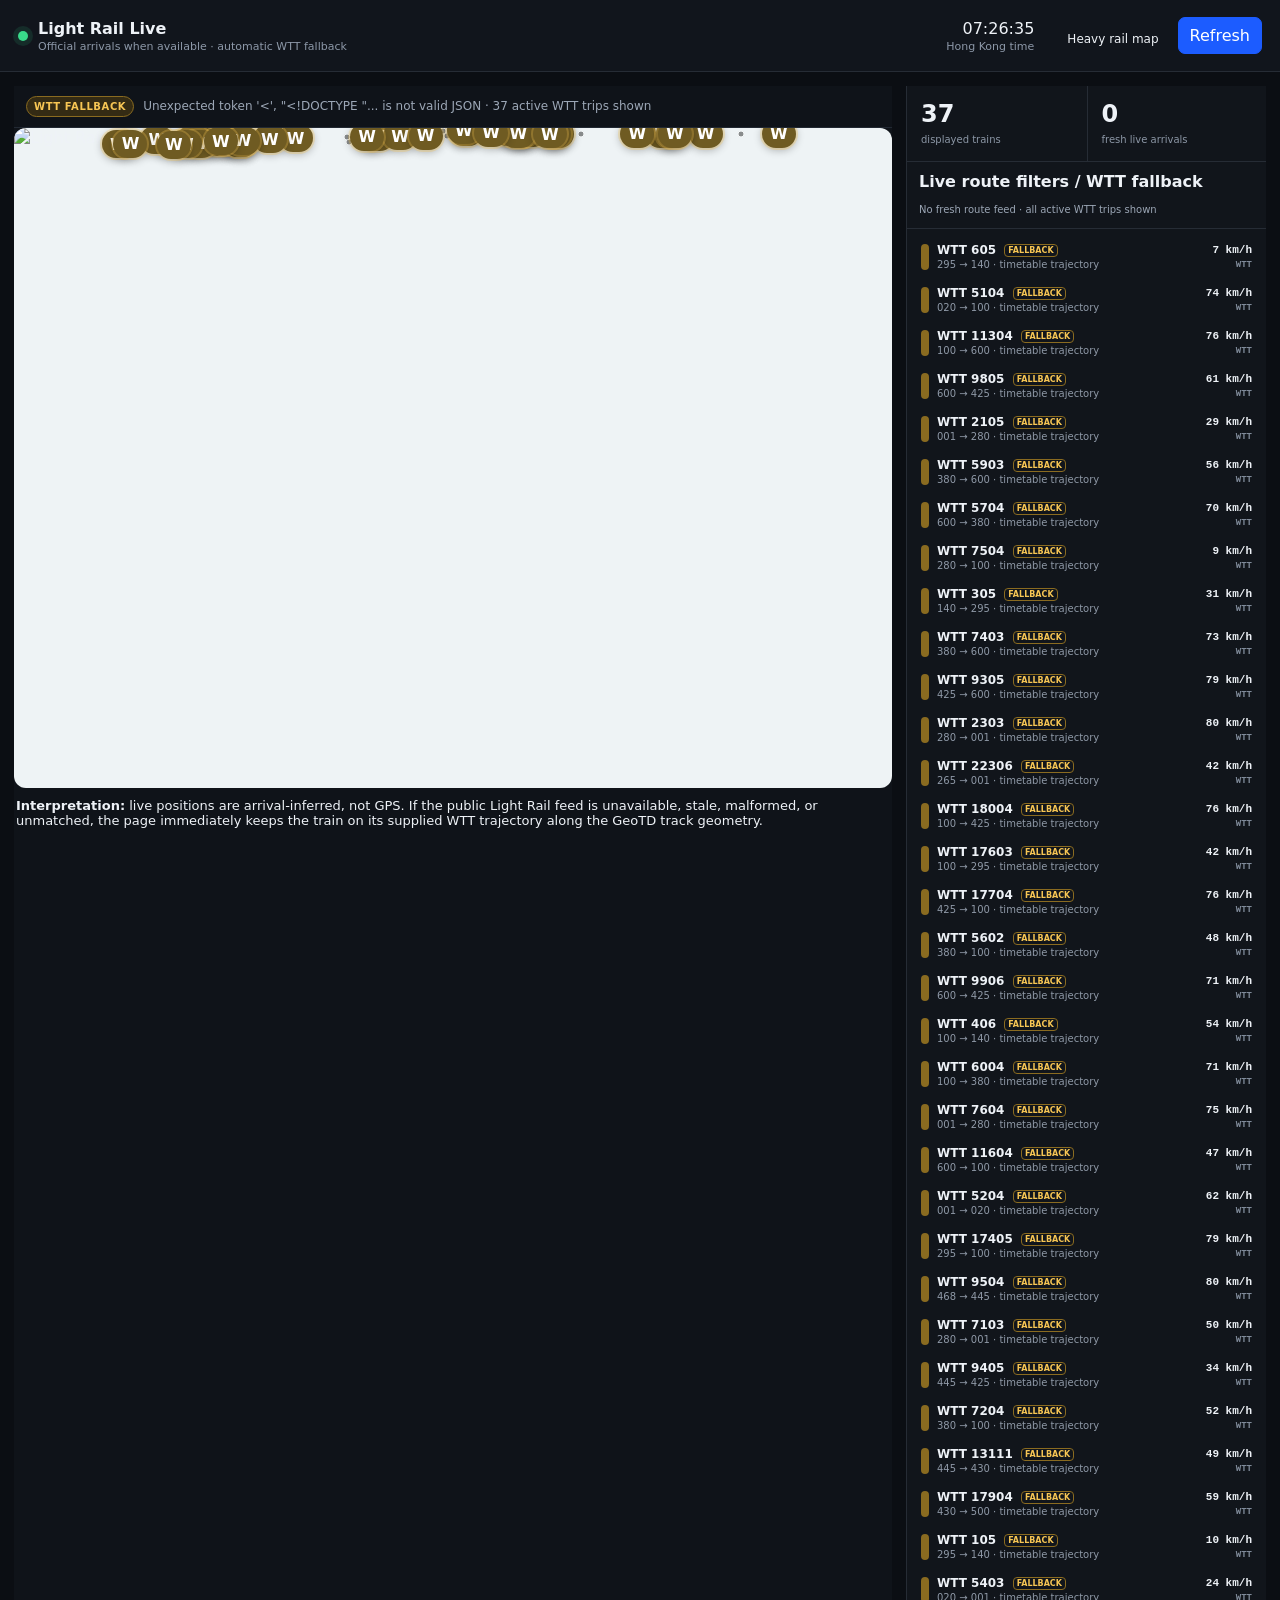
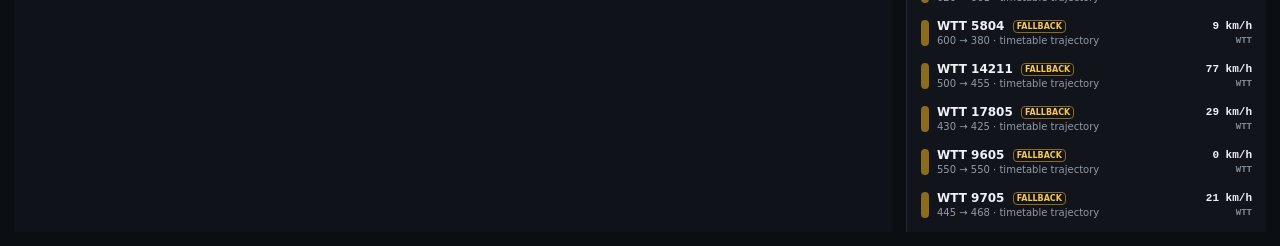
==== light_rail.html @ 43d91351 "Add files via upload" ====
<!doctype html><html lang="en"><head><meta charset="utf-8"><meta name="viewport" content="width=device-width,initial-scale=1"><title>Hong Kong Light Rail Live</title><link rel="stylesheet" href="styles.css"><link rel="stylesheet" href="light_rail.css"></head>
<body><div id="lrApp">
<header class="topbar"><div class="brand"><div class="pulse"></div><div><strong>Light Rail Live</strong><span>Official arrivals when available · automatic WTT fallback</span></div></div><div class="clockblock"><span id="lrClock">--:--:--</span><small>Hong Kong time</small></div><div class="controls"><a class="navbtn" href="index.html">Heavy rail map</a><button id="lrRefresh" class="primary">Refresh</button></div></header>
<main class="lr-layout"><section class="map-panel"><div class="statusrow"><div><span id="lrBadge" class="badge">CONNECTING</span><span id="lrStatus">Waiting for official Light Rail feed…</span></div></div><div id="lrViewport" class="lr-viewport"><div id="lrWorld"><img src="assets/light-rail-map.png" alt="Light Rail geographic track diagram"><div id="lrStops"></div><div id="lrTrains"></div></div></div><div class="lr-note"><strong>Interpretation:</strong> live positions are arrival-inferred, not GPS. If the public Light Rail feed is unavailable, stale, malformed, or unmatched, the page immediately keeps the train on its supplied WTT trajectory along the GeoTD track geometry.</div></section><aside class="sidebar"><div class="summary"><div><b id="lrTrainCount">0</b><span>displayed trains</span></div><div><b id="lrArrivalCount">0</b><span>fresh live arrivals</span></div></div><div class="filterHead"><strong>Live route filters / WTT fallback</strong><span id="lrUpdated"></span></div><div id="lrRouteFilters" class="lineFilters"></div><div id="lrList" class="trainList"></div></aside></main>
<div id="lrDetail" class="detail hidden"><button id="lrClose">×</button><div id="lrDetailBody"></div></div>
</div><script src="data.js"></script><script src="light_rail_data.js"></script><script src="light_rail.js"></script></body></html>
---- styles.css ----
*{box-sizing:border-box}html,body{margin:0;background:#0b0e13;color:#eef2f7;font-family:Inter,ui-sans-serif,system-ui,-apple-system,BlinkMacSystemFont,"Segoe UI",sans-serif;height:100%}button,select,input{font:inherit}.topbar{min-height:72px;display:flex;align-items:center;gap:22px;padding:12px 18px;border-bottom:1px solid #262c35;background:#11151c}.brand{display:flex;align-items:center;gap:10px;min-width:220px}.brand strong{display:block;font-size:16px}.brand span,.clockblock small{display:block;color:#8d98a8;font-size:11px;margin-top:2px}.pulse{width:10px;height:10px;border-radius:50%;background:#39d98a;box-shadow:0 0 0 5px #39d98a1d}.clockblock{margin-left:auto;text-align:right}.clockblock #clock{font:700 20px ui-monospace,SFMono-Regular,Menlo,monospace}.controls{display:flex;align-items:end;gap:8px}.controls label{font-size:10px;color:#8994a4}.controls select{display:block;margin-top:3px;background:#171c24;border:1px solid #303845;color:#eef2f7;border-radius:7px;padding:7px 28px 7px 9px}.controls button,.map-actions button,.filterHead button{border:1px solid #303845;background:#171c24;color:#dbe2ea;border-radius:7px;padding:8px 11px;cursor:pointer}.controls .primary{background:#1c5cff;border-color:#1c5cff;color:white}.layout{display:grid;grid-template-columns:minmax(0,1fr) 330px;height:calc(100vh - 72px)}.map-panel{min-width:0;display:flex;flex-direction:column;position:relative;background:#0f1319}.statusrow{min-height:42px;display:flex;align-items:center;justify-content:space-between;padding:7px 12px;border-bottom:1px solid #222933;font-size:12px;color:#9ca7b6}.badge{display:inline-block;font-size:10px;font-weight:800;letter-spacing:.06em;color:#f7c654;border:1px solid #8a6b20;background:#342b14;padding:4px 7px;border-radius:999px;margin-right:9px}.map-actions{display:flex;gap:5px}.map-actions button{padding:4px 9px}.map-viewport{position:relative;flex:1;overflow:hidden;cursor:grab;background:#d9dde0;min-height:300px}.map-viewport.dragging{cursor:grabbing}.map-world{position:absolute;left:0;top:0;transform-origin:0 0;width:100%;will-change:transform}.map-world img{display:block;width:100%;height:auto;user-select:none;pointer-events:none}.markers{position:absolute;inset:0;pointer-events:none}.train-marker{appearance:none;padding:0;position:absolute;width:11px;height:11px;margin:-5.5px 0 0 -5.5px;border-radius:50%;border:2px solid #10141a;box-shadow:0 0 0 1px rgba(255,255,255,.8),0 1px 5px #0008;pointer-events:auto;cursor:pointer;transition:left .8s linear,top .8s linear}.train-marker.selected{width:16px;height:16px;margin:-8px 0 0 -8px;border-width:3px;z-index:5}.timeline{padding:8px 14px;background:#11161d;border-top:1px solid #252c35}.timeline input{width:100%;accent-color:#4a83ff}.timeline div{display:flex;justify-content:space-between;color:#778394;font-size:10px}.timeline strong{color:#f0f4f8;font:700 13px ui-monospace,monospace}.legend{display:flex;gap:5px;overflow-x:auto;padding:7px 10px;border-top:1px solid #222933;background:#0e1218}.legend span{white-space:nowrap;border:1px solid #303744;border-radius:999px;padding:3px 7px;font-size:10px;color:#bac3cf}.legend i{display:inline-block;width:7px;height:7px;border-radius:50%;margin-right:5px}.sidebar{border-left:1px solid #262c35;background:#11151b;overflow:auto}.summary{display:grid;grid-template-columns:1fr 1fr;border-bottom:1px solid #262c35}.summary div{padding:14px}.summary div+div{border-left:1px solid #262c35}.summary b{display:block;font-size:24px}.summary span{font-size:10px;color:#8c97a6}.warning{display:none;margin:10px;padding:9px 10px;border-radius:8px;border:1px solid #594d25;background:#2b2616;color:#e6cd7d;font-size:11px;line-height:1.4}.warning.show{display:block}.filterHead{display:flex;justify-content:space-between;align-items:center;padding:10px 12px 4px}.filterHead button{padding:3px 8px;font-size:10px}.lineFilters{display:flex;flex-wrap:wrap;gap:5px;padding:5px 10px 9px;border-bottom:1px solid #262c35}.lineFilters label{display:flex;align-items:center;gap:5px;font-size:10px;padding:4px 6px;border:1px solid #303744;border-radius:999px;cursor:pointer}.lineFilters input{accent-color:#4a83ff}.search{display:block;padding:10px 12px;border-bottom:1px solid #262c35;font-size:10px;color:#8e99a7}.search input{display:block;width:100%;margin-top:5px;background:#0d1117;border:1px solid #303845;color:white;border-radius:7px;padding:8px}.trainList{padding:6px}.trainRow{display:grid;grid-template-columns:8px 1fr auto;gap:8px;align-items:center;padding:8px;border-radius:7px;cursor:pointer}.trainRow:hover{background:#1a2029}.trainRow i{width:8px;height:26px;border-radius:4px}.trainRow b{display:block;font-size:12px}.trainRow span{display:block;color:#8f99a7;font-size:10px;margin-top:2px}.trainRow time{font:600 11px ui-monospace,monospace;color:#c8d0da}.empty{padding:30px 12px;text-align:center;color:#687484;font-size:12px}.detail{position:fixed;right:350px;top:88px;width:310px;background:#171c24;border:1px solid #36404e;border-radius:12px;box-shadow:0 18px 60px #0008;padding:14px;z-index:20}.detail.hidden{display:none}.detail>button{position:absolute;right:8px;top:7px;background:none;border:0;color:#9aa5b4;font-size:20px;cursor:pointer}.detail h2{font-size:16px;margin:0 26px 3px 0}.detail .sub{font-size:11px;color:#8d98a7;margin-bottom:12px}.detail dl{display:grid;grid-template-columns:90px 1fr;gap:7px;font-size:11px}.detail dt{color:#7f8a99}.detail dd{margin:0}.progressbar{height:5px;background:#303744;border-radius:9px;overflow:hidden;margin:12px 0}.progressbar i{display:block;height:100%;background:#5d8fff}.source{font-size:10px;color:#758191;line-height:1.4;border-top:1px solid #2b323c;padding-top:10px;margin-top:10px}@media(max-width:900px){.layout{grid-template-columns:1fr;height:auto}.map-panel{height:70vh}.sidebar{border-left:0;border-top:1px solid #262c35;max-height:none}.topbar{flex-wrap:wrap}.clockblock{margin-left:auto}.controls{width:100%;overflow-x:auto}.detail{right:12px;left:12px;top:120px;width:auto}.brand{min-width:auto}}.trainRow time{display:flex;flex-direction:column;align-items:flex-end;gap:2px}.trainRow time b{font-size:11px;color:#eef2f7}.trainRow time span{font-size:9px;color:#7f8a99}.speed-bubble{display:none;position:absolute;left:13px;top:-9px;white-space:nowrap;background:#10151dcc;border:1px solid #ffffff55;color:white;border-radius:5px;padding:2px 4px;font:700 9px ui-monospace,monospace;pointer-events:none}.train-marker.selected .speed-bubble{display:block}@media(hover:hover){.train-marker:hover .speed-bubble{display:block}}.speedHero{display:flex;align-items:center;gap:7px;margin:6px 0 12px}.speedHero>b{font:800 34px ui-monospace,monospace;line-height:1}.speedHero>span{font-size:12px;color:#aeb8c4;line-height:1.1}.speedHero small{color:#7f8b9b;text-transform:capitalize}.modelWarn{margin:9px 0;padding:7px 8px;border:1px solid #6c5524;background:#302816;color:#e5ca78;border-radius:7px;font-size:10px;line-height:1.35}

.ops-pill{display:inline-flex;align-items:center;gap:6px;margin-left:8px;padding:3px 7px;border:1px solid #9a3f3f;border-radius:999px;background:#35191b;color:#ffd6d6;text-decoration:none;vertical-align:middle}.ops-pill strong{font-size:10px;letter-spacing:.02em}.ops-pill span{font-size:9px;color:#e5a6aa}.ops-pill:hover{border-color:#db6a6a;background:#421d20}.trainRow time em{font-style:normal;color:#ff9898;font-weight:800}.delayText{color:#ff9898}.source a{color:#8eb4ff;text-decoration:none}.source a:hover{text-decoration:underline}

.badge.live{color:#b9ffe1;border-color:#2b9d6c;background:#123227}.ops-pill.ok{border-color:#2f8f68;background:#143326;color:#c8ffe8}.ops-pill.ok span{color:#86d9b2}.ops-pill.neutral{border-color:#4d5b6d;background:#1a2028;color:#d5dde8}.ops-pill.neutral span{color:#8996a8}.train-marker.live-train{box-shadow:0 0 0 2px rgba(255,255,255,.95),0 0 0 5px rgba(57,217,138,.32),0 1px 7px #000b}.trainRow.liveRow{background:#14221d}.trainRow.liveRow:hover{background:#193027}.trainRow b em{font-style:normal;font-size:8px;color:#70e3ad;border:1px solid #317a59;border-radius:4px;padding:1px 3px;margin-left:4px;vertical-align:1px}.liveText{color:#70e3ad}

.navbtn{display:inline-flex;align-items:center;text-decoration:none;color:inherit;border:1px solid var(--border);border-radius:8px;padding:9px 12px;background:var(--card)}
.trainRow em{font-style:normal;font-size:10px;border:1px solid currentColor;border-radius:999px;padding:1px 5px;margin-left:4px}
.wttTag{color:#f7c654!important;border-color:#8a6b20!important}.wttText{color:#f7c654}.train-marker:not(.live-train) .speed-bubble{max-width:120px}

/* v9 operations + inspector */
.sideTabs{display:grid;grid-template-columns:1fr 1fr;border-bottom:1px solid #262c35}.sideTabs button{border:0;border-bottom:2px solid transparent;background:#10151b;color:#8490a0;padding:10px;cursor:pointer;font-weight:700}.sideTabs button.active{color:#eef2f7;border-bottom-color:#4a83ff;background:#151b23}.hidden{display:none!important}.opsHead{display:flex;justify-content:space-between;gap:8px;padding:11px 12px;border-bottom:1px solid #262c35}.opsHead span{color:#7f8b9b;font-size:9px;text-align:right}.opsCards{display:grid;grid-template-columns:1fr 1fr;gap:7px;padding:10px}.metricCard{background:#171d25;border:1px solid #2c3541;border-radius:9px;padding:9px}.metricCard b{display:block;font:800 19px ui-monospace,monospace}.metricCard span{font-size:9px;color:#8793a2}.opsAlerts{padding:0 10px 8px}.opsAlert{padding:7px 8px;border:1px solid #614d26;background:#282315;border-radius:7px;color:#e2c779;font-size:10px;margin-bottom:5px;line-height:1.35}.opsAlert.bad{border-color:#71383d;background:#2d191b;color:#ffb6bd}.opsAlert.ok{border-color:#2e614e;background:#14241e;color:#9ce0bf}.opsTableWrap{overflow:auto;border-top:1px solid #262c35}.opsTable{width:100%;border-collapse:collapse;font-size:10px}.opsTable th,.opsTable td{text-align:left;padding:7px 6px;border-bottom:1px solid #232a33;white-space:nowrap}.opsTable th{color:#7f8b9b;font-weight:600;position:sticky;top:0;background:#11151b}.opsTable td b{font-size:10px}.sourceChip{display:inline-block;padding:2px 5px;border-radius:999px;border:1px solid #485260;color:#aeb9c8;font-size:8px}.sourceChip.tms{border-color:#2e8a65;color:#7ae0ad}.sourceChip.eta{border-color:#426fae;color:#92baff}.sourceChip.wtt{border-color:#8a6b20;color:#f7c654}.trendUp{color:#ff9da5}.trendDown{color:#87ddb3}.trendFlat{color:#9ba6b4}.opsFoot{font-size:9px;color:#697687;line-height:1.35;padding:9px 10px}.detail-wide{width:min(620px,calc(100vw - 380px));max-height:calc(100vh - 112px);overflow:auto}.detailGrid{display:grid;grid-template-columns:1fr 1fr;gap:10px}.detailCard{border:1px solid #2e3742;border-radius:9px;padding:9px;background:#12171e}.detailCard h3{font-size:10px;text-transform:uppercase;letter-spacing:.06em;color:#7f8b9a;margin:0 0 7px}.detailCard dl{margin:0}.nextStops{width:100%;border-collapse:collapse;font-size:10px}.nextStops th,.nextStops td{padding:5px 4px;border-bottom:1px solid #252d37;text-align:left}.nextStops th{color:#748091;font-weight:600}.delayLate{color:#ff9ca4}.delayEarly{color:#8eddb7}.delayOn{color:#b8c2cf}.confidence{display:inline-block;border:1px solid #465260;border-radius:999px;padding:2px 6px;font-size:8px;margin-left:5px}.miniChart{width:100%;height:auto;display:block;background:#0e1319;border:1px solid #29323d;border-radius:7px;margin-top:6px}.chartLabel{fill:#7f8b99;font:9px ui-monospace,monospace}.chartGrid{stroke:#28313b;stroke-width:1}.chartLimit{stroke:#d6a84c;stroke-width:1.3;stroke-dasharray:4 3;fill:none}.chartSpeed{fill:none;stroke-width:2}.chartCurrent{stroke:#fff;stroke-width:1;stroke-dasharray:2 2}.stationTick{stroke:#566372;stroke-width:1}.headwayBox{display:grid;grid-template-columns:1fr 1fr;gap:6px}.headwayBox div{background:#0f141a;border:1px solid #29323b;border-radius:7px;padding:7px}.headwayBox b{display:block;font:700 13px ui-monospace,monospace}.headwayBox span{font-size:9px;color:#7f8b99}.statusState{font-weight:800;text-transform:uppercase}.replayNotice{color:#d9bb67;font-weight:700}.detail .source{word-break:normal}.stationCount{color:#8c98a7;font-size:9px}.tripFlags{display:flex;gap:5px;flex-wrap:wrap;margin:6px 0}.tripFlags span{font-size:8px;border:1px solid #3b4654;border-radius:999px;padding:2px 6px;color:#aeb9c6}.detail .sub{line-height:1.45}.navbtn{border-color:#303845;background:#171c24}.controls .navbtn{font-size:12px;padding:8px 11px}.ops-pill{max-width:310px}.ops-pill span{overflow:hidden;text-overflow:ellipsis;white-space:nowrap;max-width:190px}@media(max-width:1100px){.detail-wide{right:342px;width:440px}.detailGrid{grid-template-columns:1fr}}@media(max-width:900px){.detail-wide{right:12px;left:12px;width:auto;max-height:70vh}.opsTable{min-width:315px}}

/* v9.2 live-feed diagnostics: allow useful status text without hiding the reason. */
@media(min-width:901px){.ops-pill{max-width:430px}.ops-pill span{max-width:295px}}

/* GeoTD adaptive high-resolution map layer */
.map-actions{align-items:center}
.map-res{font:700 9px ui-monospace,SFMono-Regular,Menlo,monospace;letter-spacing:.04em;color:#aeb8c5;border:1px solid #303845;background:#171c24;border-radius:999px;padding:4px 7px;white-space:nowrap}
.map-source-link{display:inline-flex;align-items:center;text-decoration:none;border:1px solid #303845;background:#171c24;color:#dbe2ea;border-radius:7px;padding:4px 9px;font-size:11px;white-space:nowrap}
.map-source-link:hover{border-color:#586579;color:#fff}
#mapImage{image-rendering:auto}
---- light_rail.css ----
#lrApp{min-height:100vh}.navbtn{display:inline-flex;align-items:center;text-decoration:none;color:inherit;border:1px solid var(--border);border-radius:8px;padding:9px 12px;background:var(--card)}.lr-layout{display:grid;grid-template-columns:minmax(0,1fr) 360px;gap:14px;padding:14px}.lr-viewport{position:relative;overflow:hidden;border-radius:12px;background:#eef3f5;min-height:660px}.lr-viewport img{display:block;width:100%;height:auto}.lr-viewport #lrWorld{position:relative;width:100%}.lr-viewport #lrStops,.lr-viewport #lrTrains{position:absolute;inset:0;pointer-events:none}.lr-stop{position:absolute;width:7px;height:7px;border-radius:50%;transform:translate(-50%,-50%);background:#111;border:1px solid white;opacity:.45}.lr-train{position:absolute;transform:translate(-50%,-50%);pointer-events:auto;border:0;border-radius:999px;min-width:34px;height:28px;padding:0 7px;font-weight:800;background:#d6a400;color:#111;box-shadow:0 0 0 3px rgba(214,164,0,.25),0 2px 8px rgba(0,0,0,.3);cursor:pointer}.lr-train.high{box-shadow:0 0 0 3px rgba(31,157,85,.35),0 2px 8px rgba(0,0,0,.3)}.lr-train.medium{box-shadow:0 0 0 3px rgba(214,164,0,.35),0 2px 8px rgba(0,0,0,.3)}.lr-note{padding:10px 2px;color:var(--muted);font-size:13px}.lr-route-pill{display:inline-flex;align-items:center;gap:6px;margin:3px 5px 3px 0;padding:5px 8px;border-radius:999px;border:1px solid var(--border);font-size:12px}.lr-route-pill input{margin:0}@media(max-width:900px){.lr-layout{grid-template-columns:1fr}.lr-viewport{min-height:420px}}
.lr-train.wtt{background:#6f5b22;color:#fff;box-shadow:0 0 0 2px rgba(247,198,84,.30),0 2px 8px rgba(0,0,0,.3)}.wtt-filter-note{font-size:10px;color:#9ba6b5;padding:4px 2px}.lr-note .wttText{color:#f7c654}
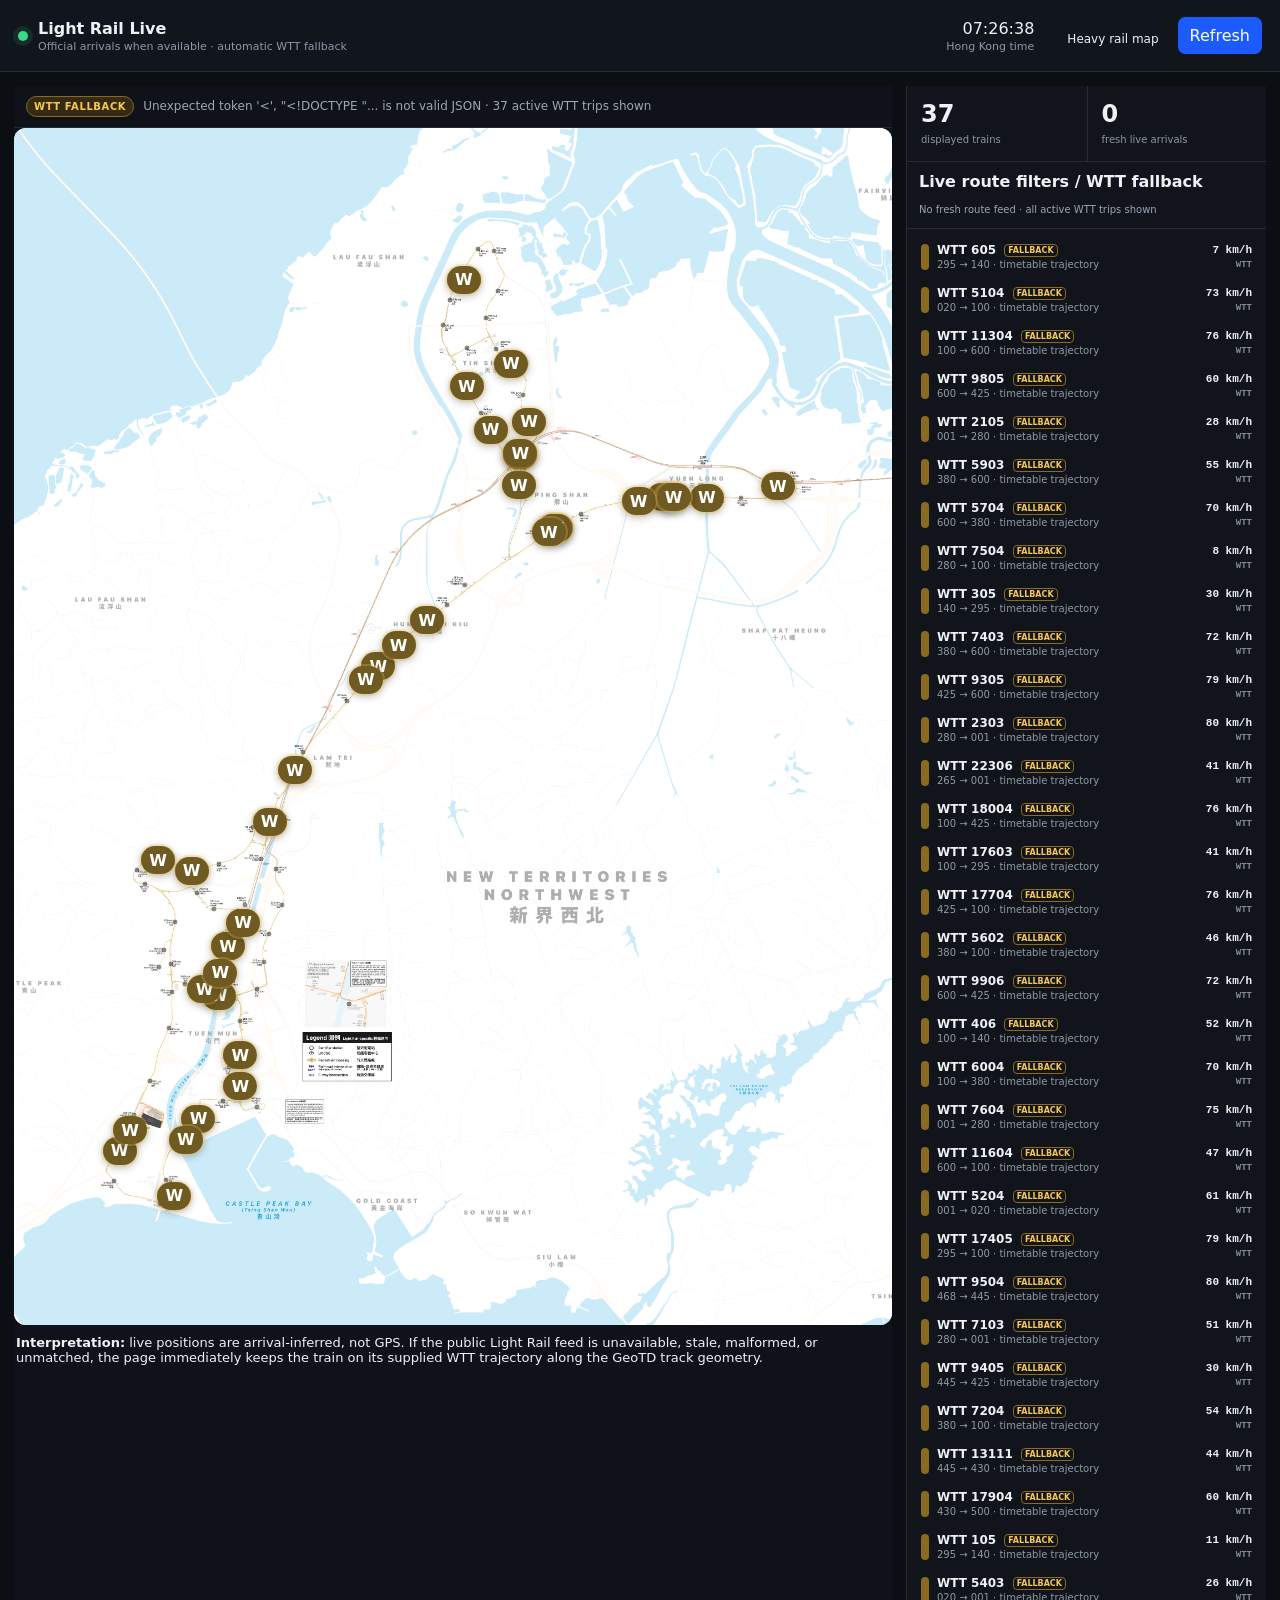
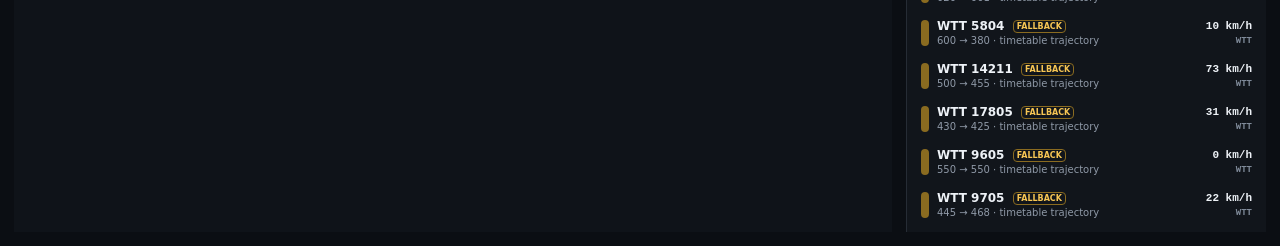
==== commit aba960dd: "Initial MTR live train map deployment" ====
--- a/light_rail.html
+++ b/light_rail.html
@@ -3,4 +3,4 @@
 <header class="topbar"><div class="brand"><div class="pulse"></div><div><strong>Light Rail Live</strong><span>Official arrivals when available · automatic WTT fallback</span></div></div><div class="clockblock"><span id="lrClock">--:--:--</span><small>Hong Kong time</small></div><div class="controls"><a class="navbtn" href="index.html">Heavy rail map</a><button id="lrRefresh" class="primary">Refresh</button></div></header>
 <main class="lr-layout"><section class="map-panel"><div class="statusrow"><div><span id="lrBadge" class="badge">CONNECTING</span><span id="lrStatus">Waiting for official Light Rail feed…</span></div></div><div id="lrViewport" class="lr-viewport"><div id="lrWorld"><img src="assets/light-rail-map.png" alt="Light Rail geographic track diagram"><div id="lrStops"></div><div id="lrTrains"></div></div></div><div class="lr-note"><strong>Interpretation:</strong> live positions are arrival-inferred, not GPS. If the public Light Rail feed is unavailable, stale, malformed, or unmatched, the page immediately keeps the train on its supplied WTT trajectory along the GeoTD track geometry.</div></section><aside class="sidebar"><div class="summary"><div><b id="lrTrainCount">0</b><span>displayed trains</span></div><div><b id="lrArrivalCount">0</b><span>fresh live arrivals</span></div></div><div class="filterHead"><strong>Live route filters / WTT fallback</strong><span id="lrUpdated"></span></div><div id="lrRouteFilters" class="lineFilters"></div><div id="lrList" class="trainList"></div></aside></main>
 <div id="lrDetail" class="detail hidden"><button id="lrClose">×</button><div id="lrDetailBody"></div></div>
-</div><script src="data.js"></script><script src="light_rail_data.js"></script><script src="light_rail.js"></script></body></html>
+</div><script src="config.js"></script><script src="data.js"></script><script src="light_rail_data.js"></script><script src="light_rail.js"></script></body></html>
--- a/styles.css
+++ b/styles.css
@@ -20,3 +20,6 @@
 .map-source-link{display:inline-flex;align-items:center;text-decoration:none;border:1px solid #303845;background:#171c24;color:#dbe2ea;border-radius:7px;padding:4px 9px;font-size:11px;white-space:nowrap}
 .map-source-link:hover{border-color:#586579;color:#fff}
 #mapImage{image-rendering:auto}
+
+/* v10 second-accurate station board + historical delay prediction */
+.boardControls{display:grid;grid-template-columns:1fr 1fr;gap:8px;padding:10px 12px;border-bottom:1px solid #262c35}.boardControls label{font-size:10px;color:#8d98a8}.boardControls label:first-child{grid-column:1/-1}.boardControls select{display:block;width:100%;margin-top:4px;background:#0d1117;border:1px solid #303845;color:#eef2f7;border-radius:7px;padding:8px}.boardClock{display:flex;align-items:center;justify-content:space-between;padding:12px;border-bottom:1px solid #262c35}.boardClock strong{display:block;font-size:15px}.boardClock span{display:block;color:#8793a3;font-size:10px;margin-top:2px}.boardClock time{font:800 18px ui-monospace,SFMono-Regular,Menlo,monospace;color:#f6f8fb}.predictionSummary{padding:8px 12px;border-bottom:1px solid #262c35;font-size:10px;color:#9ba6b5;line-height:1.5}.predictionSummary b{color:#eef2f7}.departureHead{display:grid;grid-template-columns:1fr 105px;gap:8px;padding:7px 12px;color:#667383;text-transform:uppercase;letter-spacing:.06em;font-size:9px;border-bottom:1px solid #262c35}.departureHead span:last-child{text-align:right}.departureBoard{padding:5px}.departureRow{display:grid;grid-template-columns:7px minmax(0,1fr) 105px;gap:8px;align-items:center;padding:9px 7px;border-radius:8px;cursor:pointer;border:1px solid transparent}.departureRow:hover{background:#1a2029;border-color:#2c3440}.departureRow .lineBar{width:7px;height:38px;border-radius:4px}.departureRow .dest{min-width:0}.departureRow .dest b{display:flex;gap:6px;align-items:center;font-size:12px;white-space:nowrap;overflow:hidden;text-overflow:ellipsis}.departureRow .dest span{display:block;color:#8591a1;font-size:10px;margin-top:3px;white-space:nowrap;overflow:hidden;text-overflow:ellipsis}.departureRow .eta{text-align:right;font-family:ui-monospace,SFMono-Regular,Menlo,monospace}.departureRow .eta b{display:block;font-size:14px}.departureRow .eta span{display:block;font-size:10px;color:#909cab;margin-top:2px}.sourceTag{display:inline-block;font:800 8px ui-sans-serif,system-ui;padding:2px 4px;border-radius:4px;letter-spacing:.04em}.sourceTag.live{color:#8ef1be;background:#153729;border:1px solid #2e7354}.sourceTag.pred{color:#9fc0ff;background:#172a4b;border:1px solid #355b99}.sourceTag.wtt{color:#d2b76f;background:#302817;border:1px solid #65552b}.boardFoot{font-size:9px;line-height:1.45;color:#697585;padding:9px 12px;border-top:1px solid #262c35}.countdownSoon{color:#66e3a5}.countdownNow{color:#ffd16a}.countdownLate{color:#ff8e8e}.forecastCard{display:grid;grid-template-columns:repeat(4,1fr);gap:6px;margin-top:8px}.forecastCard div{padding:7px;background:#10151c;border:1px solid #2a323e;border-radius:7px;text-align:center}.forecastCard b{display:block;font:700 12px ui-monospace,monospace}.forecastCard span{display:block;font-size:9px;color:#778393;margin-top:2px}.predictHigh{color:#70e5aa}.predictMedium{color:#f1cf72}.predictLow{color:#a1acbb}.sideTabs{grid-template-columns:repeat(3,1fr)!important}.opsTable th,.opsTable td{white-space:nowrap}.opsTableWrap{overflow-x:auto}
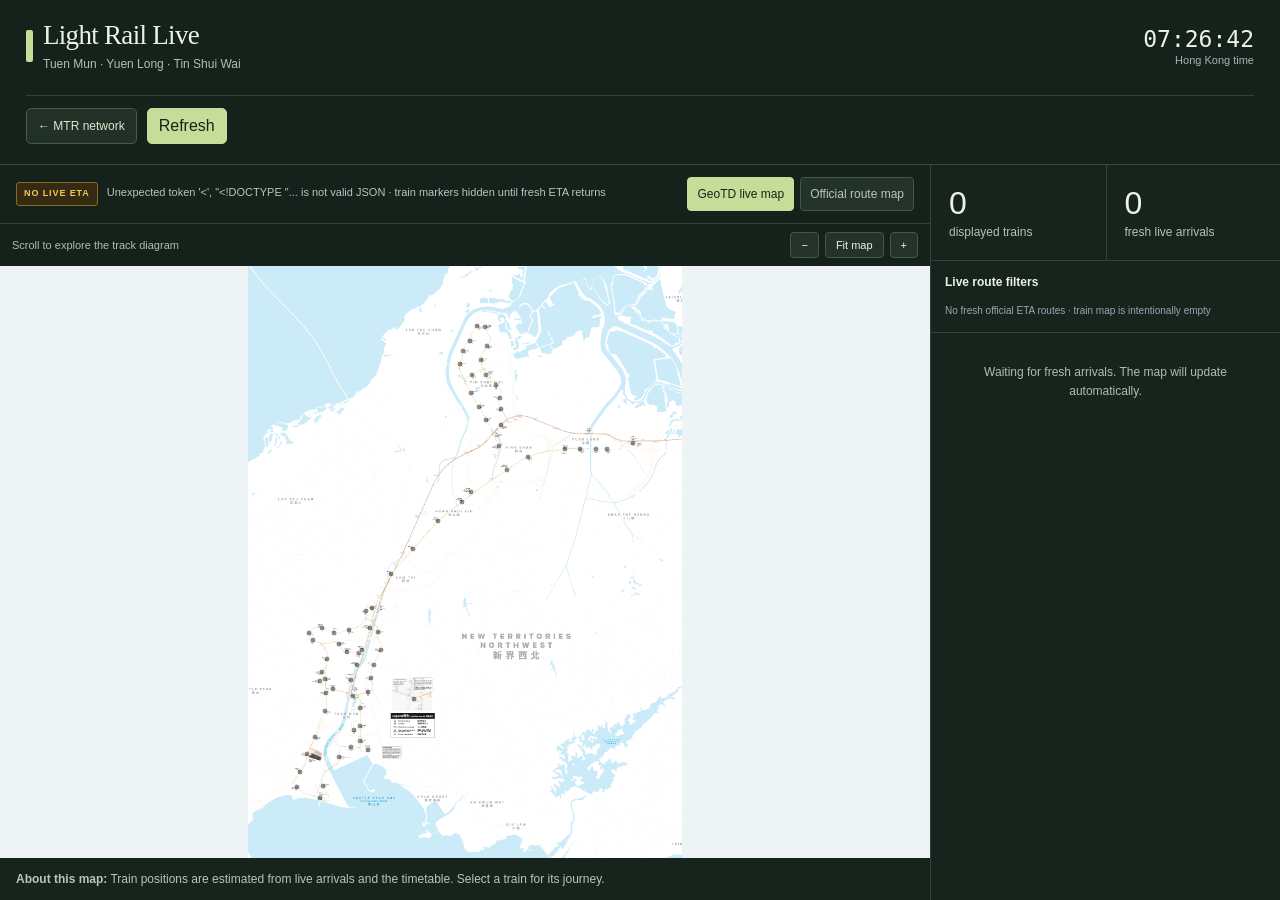
==== commit 1fbd3f69: "Update to v13.3: Light Rail schedules, V12/V13 features, QA reports, and webp map assets" ====
--- a/light_rail.html
+++ b/light_rail.html
@@ -1,6 +1,6 @@
-<!doctype html><html lang="en"><head><meta charset="utf-8"><meta name="viewport" content="width=device-width,initial-scale=1"><title>Hong Kong Light Rail Live</title><link rel="stylesheet" href="styles.css"><link rel="stylesheet" href="light_rail.css"></head>
+<!doctype html><html lang="en"><head><meta charset="utf-8"><meta name="viewport" content="width=device-width,initial-scale=1"><title>Hong Kong Light Rail Live · v13.3</title><link rel="stylesheet" href="styles.css"><link rel="stylesheet" href="light_rail.css"><link rel="stylesheet" href="v12.css"><link rel="stylesheet" href="workspace.css"></head>
 <body><div id="lrApp">
-<header class="topbar"><div class="brand"><div class="pulse"></div><div><strong>Light Rail Live</strong><span>Official arrivals when available · automatic WTT fallback</span></div></div><div class="clockblock"><span id="lrClock">--:--:--</span><small>Hong Kong time</small></div><div class="controls"><a class="navbtn" href="index.html">Heavy rail map</a><button id="lrRefresh" class="primary">Refresh</button></div></header>
-<main class="lr-layout"><section class="map-panel"><div class="statusrow"><div><span id="lrBadge" class="badge">CONNECTING</span><span id="lrStatus">Waiting for official Light Rail feed…</span></div></div><div id="lrViewport" class="lr-viewport"><div id="lrWorld"><img src="assets/light-rail-map.png" alt="Light Rail geographic track diagram"><div id="lrStops"></div><div id="lrTrains"></div></div></div><div class="lr-note"><strong>Interpretation:</strong> live positions are arrival-inferred, not GPS. If the public Light Rail feed is unavailable, stale, malformed, or unmatched, the page immediately keeps the train on its supplied WTT trajectory along the GeoTD track geometry.</div></section><aside class="sidebar"><div class="summary"><div><b id="lrTrainCount">0</b><span>displayed trains</span></div><div><b id="lrArrivalCount">0</b><span>fresh live arrivals</span></div></div><div class="filterHead"><strong>Live route filters / WTT fallback</strong><span id="lrUpdated"></span></div><div id="lrRouteFilters" class="lineFilters"></div><div id="lrList" class="trainList"></div></aside></main>
+<header class="topbar"><div class="brand"><div class="pulse"></div><div><strong>Light Rail Live</strong><span>Tuen Mun · Yuen Long · Tin Shui Wai</span></div></div><div class="clockblock"><span id="lrClock">--:--:--</span><small>Hong Kong time</small></div><div class="controls"><a class="navbtn" href="index.html">← MTR network</a><button id="lrRefresh" class="primary">Refresh</button></div></header>
+<main class="lr-layout"><section class="map-panel"><div class="statusrow"><div><span id="lrBadge" class="badge">CONNECTING</span><span id="lrStatus">Waiting for official Light Rail feed…</span></div><div class="lr-map-switch"><button id="lrGeoBtn" class="active">GeoTD live map</button><button id="lrOfficialBtn">Official route map</button></div></div><div id="lrGeoPane"><div class="lr-zoom"><span>Scroll to explore the track diagram</span><button id="lrZoomOut" aria-label="Zoom out">−</button><button id="lrFit">Fit map</button><button id="lrZoomIn" aria-label="Zoom in">+</button></div><div id="lrViewport" class="lr-viewport"><div id="lrWorld"><img src="assets/light-rail-map.webp" width="3163" height="4314" decoding="async" alt="Light Rail GeoTD track diagram"><div id="lrStops"></div><div id="lrTrains"></div></div></div><div class="lr-note"><strong>About this map:</strong> Train positions are estimated from live arrivals and the timetable. Select a train for its journey.</div></div><div id="lrOfficialPane" class="lr-official-pane hidden"><div id="lrOfficialViewport" class="lr-official-viewport"><div id="lrOfficialWorld" class="lr-official-world"><img id="lrOfficialImage" data-src="/api/map/light-rail-system" alt="Official MTR Light Rail system map"><div id="lrOfficialTrains" class="lr-official-trains"></div></div></div><div id="lrOfficialStatus" class="lr-note"><strong>Official MTR Light Rail system map.</strong> Live dots are ETA/WTT-inferred and snapped onto the rendered route lines; they are not GPS positions.</div></div></section><aside class="sidebar"><div class="summary"><div><b id="lrTrainCount">0</b><span>displayed trains</span></div><div><b id="lrArrivalCount">0</b><span>fresh live arrivals</span></div></div><div class="filterHead"><strong>Live route filters</strong><span id="lrUpdated"></span></div><div id="lrRouteFilters" class="lineFilters"></div><div id="lrList" class="trainList"></div></aside></main>
 <div id="lrDetail" class="detail hidden"><button id="lrClose">×</button><div id="lrDetailBody"></div></div>
-</div><script src="config.js"></script><script src="data.js"></script><script src="light_rail_data.js"></script><script src="light_rail.js"></script></body></html>
+</div><script defer src="train_models.js"></script><script defer src="light_rail_schedule.js"></script><script defer src="light_rail_data.js"></script><script defer src="light_rail.js"></script></body></html>
--- a/styles.css
+++ b/styles.css
@@ -1,4 +1,4 @@
-*{box-sizing:border-box}html,body{margin:0;background:#0b0e13;color:#eef2f7;font-family:Inter,ui-sans-serif,system-ui,-apple-system,BlinkMacSystemFont,"Segoe UI",sans-serif;height:100%}button,select,input{font:inherit}.topbar{min-height:72px;display:flex;align-items:center;gap:22px;padding:12px 18px;border-bottom:1px solid #262c35;background:#11151c}.brand{display:flex;align-items:center;gap:10px;min-width:220px}.brand strong{display:block;font-size:16px}.brand span,.clockblock small{display:block;color:#8d98a8;font-size:11px;margin-top:2px}.pulse{width:10px;height:10px;border-radius:50%;background:#39d98a;box-shadow:0 0 0 5px #39d98a1d}.clockblock{margin-left:auto;text-align:right}.clockblock #clock{font:700 20px ui-monospace,SFMono-Regular,Menlo,monospace}.controls{display:flex;align-items:end;gap:8px}.controls label{font-size:10px;color:#8994a4}.controls select{display:block;margin-top:3px;background:#171c24;border:1px solid #303845;color:#eef2f7;border-radius:7px;padding:7px 28px 7px 9px}.controls button,.map-actions button,.filterHead button{border:1px solid #303845;background:#171c24;color:#dbe2ea;border-radius:7px;padding:8px 11px;cursor:pointer}.controls .primary{background:#1c5cff;border-color:#1c5cff;color:white}.layout{display:grid;grid-template-columns:minmax(0,1fr) 330px;height:calc(100vh - 72px)}.map-panel{min-width:0;display:flex;flex-direction:column;position:relative;background:#0f1319}.statusrow{min-height:42px;display:flex;align-items:center;justify-content:space-between;padding:7px 12px;border-bottom:1px solid #222933;font-size:12px;color:#9ca7b6}.badge{display:inline-block;font-size:10px;font-weight:800;letter-spacing:.06em;color:#f7c654;border:1px solid #8a6b20;background:#342b14;padding:4px 7px;border-radius:999px;margin-right:9px}.map-actions{display:flex;gap:5px}.map-actions button{padding:4px 9px}.map-viewport{position:relative;flex:1;overflow:hidden;cursor:grab;background:#d9dde0;min-height:300px}.map-viewport.dragging{cursor:grabbing}.map-world{position:absolute;left:0;top:0;transform-origin:0 0;width:100%;will-change:transform}.map-world img{display:block;width:100%;height:auto;user-select:none;pointer-events:none}.markers{position:absolute;inset:0;pointer-events:none}.train-marker{appearance:none;padding:0;position:absolute;width:11px;height:11px;margin:-5.5px 0 0 -5.5px;border-radius:50%;border:2px solid #10141a;box-shadow:0 0 0 1px rgba(255,255,255,.8),0 1px 5px #0008;pointer-events:auto;cursor:pointer;transition:left .8s linear,top .8s linear}.train-marker.selected{width:16px;height:16px;margin:-8px 0 0 -8px;border-width:3px;z-index:5}.timeline{padding:8px 14px;background:#11161d;border-top:1px solid #252c35}.timeline input{width:100%;accent-color:#4a83ff}.timeline div{display:flex;justify-content:space-between;color:#778394;font-size:10px}.timeline strong{color:#f0f4f8;font:700 13px ui-monospace,monospace}.legend{display:flex;gap:5px;overflow-x:auto;padding:7px 10px;border-top:1px solid #222933;background:#0e1218}.legend span{white-space:nowrap;border:1px solid #303744;border-radius:999px;padding:3px 7px;font-size:10px;color:#bac3cf}.legend i{display:inline-block;width:7px;height:7px;border-radius:50%;margin-right:5px}.sidebar{border-left:1px solid #262c35;background:#11151b;overflow:auto}.summary{display:grid;grid-template-columns:1fr 1fr;border-bottom:1px solid #262c35}.summary div{padding:14px}.summary div+div{border-left:1px solid #262c35}.summary b{display:block;font-size:24px}.summary span{font-size:10px;color:#8c97a6}.warning{display:none;margin:10px;padding:9px 10px;border-radius:8px;border:1px solid #594d25;background:#2b2616;color:#e6cd7d;font-size:11px;line-height:1.4}.warning.show{display:block}.filterHead{display:flex;justify-content:space-between;align-items:center;padding:10px 12px 4px}.filterHead button{padding:3px 8px;font-size:10px}.lineFilters{display:flex;flex-wrap:wrap;gap:5px;padding:5px 10px 9px;border-bottom:1px solid #262c35}.lineFilters label{display:flex;align-items:center;gap:5px;font-size:10px;padding:4px 6px;border:1px solid #303744;border-radius:999px;cursor:pointer}.lineFilters input{accent-color:#4a83ff}.search{display:block;padding:10px 12px;border-bottom:1px solid #262c35;font-size:10px;color:#8e99a7}.search input{display:block;width:100%;margin-top:5px;background:#0d1117;border:1px solid #303845;color:white;border-radius:7px;padding:8px}.trainList{padding:6px}.trainRow{display:grid;grid-template-columns:8px 1fr auto;gap:8px;align-items:center;padding:8px;border-radius:7px;cursor:pointer}.trainRow:hover{background:#1a2029}.trainRow i{width:8px;height:26px;border-radius:4px}.trainRow b{display:block;font-size:12px}.trainRow span{display:block;color:#8f99a7;font-size:10px;margin-top:2px}.trainRow time{font:600 11px ui-monospace,monospace;color:#c8d0da}.empty{padding:30px 12px;text-align:center;color:#687484;font-size:12px}.detail{position:fixed;right:350px;top:88px;width:310px;background:#171c24;border:1px solid #36404e;border-radius:12px;box-shadow:0 18px 60px #0008;padding:14px;z-index:20}.detail.hidden{display:none}.detail>button{position:absolute;right:8px;top:7px;background:none;border:0;color:#9aa5b4;font-size:20px;cursor:pointer}.detail h2{font-size:16px;margin:0 26px 3px 0}.detail .sub{font-size:11px;color:#8d98a7;margin-bottom:12px}.detail dl{display:grid;grid-template-columns:90px 1fr;gap:7px;font-size:11px}.detail dt{color:#7f8a99}.detail dd{margin:0}.progressbar{height:5px;background:#303744;border-radius:9px;overflow:hidden;margin:12px 0}.progressbar i{display:block;height:100%;background:#5d8fff}.source{font-size:10px;color:#758191;line-height:1.4;border-top:1px solid #2b323c;padding-top:10px;margin-top:10px}@media(max-width:900px){.layout{grid-template-columns:1fr;height:auto}.map-panel{height:70vh}.sidebar{border-left:0;border-top:1px solid #262c35;max-height:none}.topbar{flex-wrap:wrap}.clockblock{margin-left:auto}.controls{width:100%;overflow-x:auto}.detail{right:12px;left:12px;top:120px;width:auto}.brand{min-width:auto}}.trainRow time{display:flex;flex-direction:column;align-items:flex-end;gap:2px}.trainRow time b{font-size:11px;color:#eef2f7}.trainRow time span{font-size:9px;color:#7f8a99}.speed-bubble{display:none;position:absolute;left:13px;top:-9px;white-space:nowrap;background:#10151dcc;border:1px solid #ffffff55;color:white;border-radius:5px;padding:2px 4px;font:700 9px ui-monospace,monospace;pointer-events:none}.train-marker.selected .speed-bubble{display:block}@media(hover:hover){.train-marker:hover .speed-bubble{display:block}}.speedHero{display:flex;align-items:center;gap:7px;margin:6px 0 12px}.speedHero>b{font:800 34px ui-monospace,monospace;line-height:1}.speedHero>span{font-size:12px;color:#aeb8c4;line-height:1.1}.speedHero small{color:#7f8b9b;text-transform:capitalize}.modelWarn{margin:9px 0;padding:7px 8px;border:1px solid #6c5524;background:#302816;color:#e5ca78;border-radius:7px;font-size:10px;line-height:1.35}
+*{box-sizing:border-box}html,body{margin:0;background:#0b0e13;color:#eef2f7;font-family:Inter,ui-sans-serif,system-ui,-apple-system,BlinkMacSystemFont,"Segoe UI",sans-serif;height:100%}button,select,input{font:inherit}.topbar{min-height:72px;display:flex;align-items:center;gap:22px;padding:12px 18px;border-bottom:1px solid #262c35;background:#11151c}.brand{display:flex;align-items:center;gap:10px;min-width:220px}.brand strong{display:block;font-size:16px}.brand span,.clockblock small{display:block;color:#8d98a8;font-size:11px;margin-top:2px}.pulse{width:10px;height:10px;border-radius:50%;background:#39d98a;box-shadow:0 0 0 5px #39d98a1d}.clockblock{margin-left:auto;text-align:right}.clockblock #clock{font:700 20px ui-monospace,SFMono-Regular,Menlo,monospace}.controls{display:flex;align-items:end;gap:8px}.controls label{font-size:10px;color:#8994a4}.controls select{display:block;margin-top:3px;background:#171c24;border:1px solid #303845;color:#eef2f7;border-radius:7px;padding:7px 28px 7px 9px}.controls button,.map-actions button,.filterHead button{border:1px solid #303845;background:#171c24;color:#dbe2ea;border-radius:7px;padding:8px 11px;cursor:pointer}.controls .primary{background:#1c5cff;border-color:#1c5cff;color:white}.layout{display:grid;grid-template-columns:minmax(0,1fr) 330px;height:calc(100vh - 72px)}.map-panel{min-width:0;display:flex;flex-direction:column;position:relative;background:#0f1319}.statusrow{min-height:42px;display:flex;align-items:center;justify-content:space-between;padding:7px 12px;border-bottom:1px solid #222933;font-size:12px;color:#9ca7b6}.badge{display:inline-block;font-size:10px;font-weight:800;letter-spacing:.06em;color:#f7c654;border:1px solid #8a6b20;background:#342b14;padding:4px 7px;border-radius:999px;margin-right:9px}.map-actions{display:flex;gap:5px}.map-actions button{padding:4px 9px}.map-viewport{position:relative;flex:1;overflow:hidden;cursor:grab;background:#d9dde0;min-height:300px}.map-viewport.dragging{cursor:grabbing}.map-world{position:absolute;left:0;top:0;transform-origin:0 0;width:100%;will-change:transform}.map-world img{display:block;width:100%;height:auto;user-select:none;pointer-events:none}.markers{position:absolute;inset:0;pointer-events:none}.train-marker{appearance:none;padding:0;position:absolute;width:11px;height:11px;margin:-5.5px 0 0 -5.5px;border-radius:50%;border:2px solid #10141a;box-shadow:0 0 0 1px rgba(255,255,255,.8),0 1px 5px #0008;pointer-events:auto;cursor:pointer;transition:left .28s linear,top .28s linear}.train-marker.selected{width:16px;height:16px;margin:-8px 0 0 -8px;border-width:3px;z-index:5}.timeline{padding:8px 14px;background:#11161d;border-top:1px solid #252c35}.timeline input{width:100%;accent-color:#4a83ff}.timeline div{display:flex;justify-content:space-between;color:#778394;font-size:10px}.timeline strong{color:#f0f4f8;font:700 13px ui-monospace,monospace}.legend{display:flex;gap:5px;overflow-x:auto;padding:7px 10px;border-top:1px solid #222933;background:#0e1218}.legend span{white-space:nowrap;border:1px solid #303744;border-radius:999px;padding:3px 7px;font-size:10px;color:#bac3cf}.legend i{display:inline-block;width:7px;height:7px;border-radius:50%;margin-right:5px}.sidebar{border-left:1px solid #262c35;background:#11151b;overflow:auto}.summary{display:grid;grid-template-columns:1fr 1fr;border-bottom:1px solid #262c35}.summary div{padding:14px}.summary div+div{border-left:1px solid #262c35}.summary b{display:block;font-size:24px}.summary span{font-size:10px;color:#8c97a6}.warning{display:none;margin:10px;padding:9px 10px;border-radius:8px;border:1px solid #594d25;background:#2b2616;color:#e6cd7d;font-size:11px;line-height:1.4}.warning.show{display:block}.filterHead{display:flex;justify-content:space-between;align-items:center;padding:10px 12px 4px}.filterHead button{padding:3px 8px;font-size:10px}.lineFilters{display:flex;flex-wrap:wrap;gap:5px;padding:5px 10px 9px;border-bottom:1px solid #262c35}.lineFilters label{display:flex;align-items:center;gap:5px;font-size:10px;padding:4px 6px;border:1px solid #303744;border-radius:999px;cursor:pointer}.lineFilters input{accent-color:#4a83ff}.search{display:block;padding:10px 12px;border-bottom:1px solid #262c35;font-size:10px;color:#8e99a7}.search input{display:block;width:100%;margin-top:5px;background:#0d1117;border:1px solid #303845;color:white;border-radius:7px;padding:8px}.trainList{padding:6px}.trainRow{display:grid;grid-template-columns:8px 1fr auto;gap:8px;align-items:center;padding:8px;border-radius:7px;cursor:pointer}.trainRow:hover{background:#1a2029}.trainRow i{width:8px;height:26px;border-radius:4px}.trainRow b{display:block;font-size:12px}.trainRow span{display:block;color:#8f99a7;font-size:10px;margin-top:2px}.trainRow time{font:600 11px ui-monospace,monospace;color:#c8d0da}.empty{padding:30px 12px;text-align:center;color:#687484;font-size:12px}.detail{position:fixed;right:350px;top:88px;width:310px;background:#171c24;border:1px solid #36404e;border-radius:12px;box-shadow:0 18px 60px #0008;padding:14px;z-index:20}.detail.hidden{display:none}.detail>button{position:absolute;right:8px;top:7px;background:none;border:0;color:#9aa5b4;font-size:20px;cursor:pointer}.detail h2{font-size:16px;margin:0 26px 3px 0}.detail .sub{font-size:11px;color:#8d98a7;margin-bottom:12px}.detail dl{display:grid;grid-template-columns:90px 1fr;gap:7px;font-size:11px}.detail dt{color:#7f8a99}.detail dd{margin:0}.progressbar{height:5px;background:#303744;border-radius:9px;overflow:hidden;margin:12px 0}.progressbar i{display:block;height:100%;background:#5d8fff}.source{font-size:10px;color:#758191;line-height:1.4;border-top:1px solid #2b323c;padding-top:10px;margin-top:10px}@media(max-width:900px){.layout{grid-template-columns:1fr;height:auto}.map-panel{height:70vh}.sidebar{border-left:0;border-top:1px solid #262c35;max-height:none}.topbar{flex-wrap:wrap}.clockblock{margin-left:auto}.controls{width:100%;overflow-x:auto}.detail{right:12px;left:12px;top:120px;width:auto}.brand{min-width:auto}}.trainRow time{display:flex;flex-direction:column;align-items:flex-end;gap:2px}.trainRow time b{font-size:11px;color:#eef2f7}.trainRow time span{font-size:9px;color:#7f8a99}.speed-bubble{display:none;position:absolute;left:13px;top:-9px;white-space:nowrap;background:#10151dcc;border:1px solid #ffffff55;color:white;border-radius:5px;padding:2px 4px;font:700 9px ui-monospace,monospace;pointer-events:none}.train-marker.selected .speed-bubble{display:block}@media(hover:hover){.train-marker:hover .speed-bubble{display:block}}.speedHero{display:flex;align-items:center;gap:7px;margin:6px 0 12px}.speedHero>b{font:800 34px ui-monospace,monospace;line-height:1}.speedHero>span{font-size:12px;color:#aeb8c4;line-height:1.1}.speedHero small{color:#7f8b9b;text-transform:capitalize}.modelWarn{margin:9px 0;padding:7px 8px;border:1px solid #6c5524;background:#302816;color:#e5ca78;border-radius:7px;font-size:10px;line-height:1.35}
 
 .ops-pill{display:inline-flex;align-items:center;gap:6px;margin-left:8px;padding:3px 7px;border:1px solid #9a3f3f;border-radius:999px;background:#35191b;color:#ffd6d6;text-decoration:none;vertical-align:middle}.ops-pill strong{font-size:10px;letter-spacing:.02em}.ops-pill span{font-size:9px;color:#e5a6aa}.ops-pill:hover{border-color:#db6a6a;background:#421d20}.trainRow time em{font-style:normal;color:#ff9898;font-weight:800}.delayText{color:#ff9898}.source a{color:#8eb4ff;text-decoration:none}.source a:hover{text-decoration:underline}
 
--- a/light_rail.css
+++ b/light_rail.css
@@ -1,2 +1,16 @@
 #lrApp{min-height:100vh}.navbtn{display:inline-flex;align-items:center;text-decoration:none;color:inherit;border:1px solid var(--border);border-radius:8px;padding:9px 12px;background:var(--card)}.lr-layout{display:grid;grid-template-columns:minmax(0,1fr) 360px;gap:14px;padding:14px}.lr-viewport{position:relative;overflow:hidden;border-radius:12px;background:#eef3f5;min-height:660px}.lr-viewport img{display:block;width:100%;height:auto}.lr-viewport #lrWorld{position:relative;width:100%}.lr-viewport #lrStops,.lr-viewport #lrTrains{position:absolute;inset:0;pointer-events:none}.lr-stop{position:absolute;width:7px;height:7px;border-radius:50%;transform:translate(-50%,-50%);background:#111;border:1px solid white;opacity:.45}.lr-train{position:absolute;transform:translate(-50%,-50%);pointer-events:auto;border:0;border-radius:999px;min-width:34px;height:28px;padding:0 7px;font-weight:800;background:#d6a400;color:#111;box-shadow:0 0 0 3px rgba(214,164,0,.25),0 2px 8px rgba(0,0,0,.3);cursor:pointer}.lr-train.high{box-shadow:0 0 0 3px rgba(31,157,85,.35),0 2px 8px rgba(0,0,0,.3)}.lr-train.medium{box-shadow:0 0 0 3px rgba(214,164,0,.35),0 2px 8px rgba(0,0,0,.3)}.lr-note{padding:10px 2px;color:var(--muted);font-size:13px}.lr-route-pill{display:inline-flex;align-items:center;gap:6px;margin:3px 5px 3px 0;padding:5px 8px;border-radius:999px;border:1px solid var(--border);font-size:12px}.lr-route-pill input{margin:0}@media(max-width:900px){.lr-layout{grid-template-columns:1fr}.lr-viewport{min-height:420px}}
 .lr-train.wtt{background:#6f5b22;color:#fff;box-shadow:0 0 0 2px rgba(247,198,84,.30),0 2px 8px rgba(0,0,0,.3)}.wtt-filter-note{font-size:10px;color:#9ba6b5;padding:4px 2px}.lr-note .wttText{color:#f7c654}
+/* v12 representative Light Rail vehicle marker */
+.lr-train.lr-model-train{width:42px!important;height:22px!important;margin:-11px 0 0 -21px!important;border:0!important;background:transparent!important;color:#fff!important;box-shadow:none!important;overflow:visible!important}.lr-train.lr-model-train img{position:absolute;inset:0;width:42px;height:19px;object-fit:contain;filter:drop-shadow(0 1px 2px #000b);pointer-events:none}.lr-train.lr-model-train span{position:absolute;left:31px;top:-5px;background:#10161dcc;border:1px solid #ffffff55;border-radius:4px;padding:1px 3px;font:800 8px ui-monospace,monospace;white-space:nowrap}.lr-train.lr-model-train.high img{filter:drop-shadow(0 0 3px #6ff0ad) drop-shadow(0 1px 2px #000b)}
+.lr-map-switch{display:flex;gap:6px}.lr-map-switch button{border:1px solid var(--border);background:var(--card);color:inherit;border-radius:7px;padding:6px 9px;cursor:pointer}.lr-map-switch button.active{background:#d6a400;color:#111;border-color:#d6a400}.lr-official-pane{position:relative;min-height:660px;border-radius:12px;overflow:hidden;background:#eef3f5}.lr-official-pane iframe{display:block;width:100%;height:660px;border:0;background:white}
+/* v13.3: the LRV artwork is longitudinal to the current track tangent.  The SVG cab is on
+   its left-hand end, hence the +180deg phase is supplied by light_rail.js. */
+.lr-train.lr-model-train img{transform:rotate(var(--lr-angle,0deg));transform-origin:50% 50%}
+.lr-official-pane{min-height:0;background:#eef3f5}
+.lr-official-viewport{position:relative;overflow:auto;border-radius:12px;background:#fff;width:100%}
+.lr-official-world{position:relative;width:100%;min-width:760px;aspect-ratio:1000/445;background:#fff}
+.lr-official-world>img{position:absolute;inset:0;width:100%;height:100%;display:block;object-fit:fill}
+.lr-official-trains{position:absolute;inset:0;pointer-events:none}
+.lr-official-dot{position:absolute;width:10px;height:10px;margin:-5px 0 0 -5px;border-radius:50%;border:2px solid #071017;background:#ffd34e;box-shadow:0 0 0 2px #fff9,0 1px 4px #0008;pointer-events:auto;cursor:pointer;padding:0;z-index:5}
+.lr-official-dot.high{background:#5ee09d}.lr-official-dot.medium{background:#ffd34e}
+@media(max-width:900px){.lr-official-world{min-width:680px}}
--- a/v12.css
+++ b/v12.css
@@ -0,0 +1,16 @@
+/* v12: instant startup, GeoTD->real-map track warp, calibrated schematic/official overlays */
+.map-mode-switch{display:flex;border:1px solid #303845;border-radius:7px;overflow:hidden;background:#0e1319}.map-mode-switch button{border:0!important;border-radius:0!important;padding:4px 7px!important;font-size:10px!important;background:transparent!important}.map-mode-switch button.active{background:#2854a8!important;color:#fff}.v11-mini{font-size:10px!important;padding:4px 8px!important}.v11-map-pane{position:absolute;inset:0;background:#081014;z-index:2}.v11-map-pane.hidden{display:none!important}#geoMap{z-index:3}.v12-loading{position:absolute;inset:0;display:grid;place-content:center;text-align:center;gap:6px;color:#d8e2e9;background:#081014}.v12-loading span{font-size:10px;color:#83919f;max-width:360px}.v12-loading button{justify-self:center;border:1px solid #486281;background:#183556;color:#e8f1ff;border-radius:6px;padding:6px 10px}.v12-loading.error b{color:#ffbe91}.leaflet-container{background:#091116;font-family:inherit}.leaflet-control-attribution{font-size:9px!important;background:#0d1319cc!important;color:#b9c4cf!important}.leaflet-control-attribution a{color:#9fc0ff!important}.v12-geotd-track{filter:drop-shadow(0 0 1px #000)}.v12-station-label{background:#0d151dde!important;border:1px solid #607080!important;color:#f1f5f8!important;border-radius:5px!important;box-shadow:none!important;font-size:9px!important;padding:2px 4px!important}.v12-station-label:before{display:none!important}.v12-geo-train{background:transparent!important;border:0!important}.v12-geo-train img{width:48px;height:24px;object-fit:contain;filter:drop-shadow(0 1px 2px #000c);transition:transform .18s linear}.v12-geo-train.live img{filter:drop-shadow(0 0 4px #5ff6aa) drop-shadow(0 1px 2px #000)}
+#schematicPane,#officialMapPane{overflow:hidden;background:#071116}.v12-screen-viewport{position:absolute;inset:0;overflow:hidden;cursor:grab}.v12-screen-viewport.dragging{cursor:grabbing}.v12-screen-world{position:absolute;left:0;top:0;width:1000px;height:586px;transform-origin:0 0;will-change:transform}.v12-screen-world>img{position:absolute;inset:0;width:100%;height:100%;object-fit:fill;pointer-events:none;user-select:none}.v12-screen-markers,.v12-screen-stations{position:absolute;inset:0}.v12-screen-markers{pointer-events:none}.v12-screen-stations{pointer-events:none}.v12-station-hotspot{position:absolute;width:12px;height:12px;margin:-6px 0 0 -6px;border:1px solid transparent;border-radius:50%;background:transparent;pointer-events:auto;cursor:pointer;z-index:3}.v12-station-hotspot:hover,.v12-station-hotspot:focus{border-color:#fff;background:#fff5;outline:none;box-shadow:0 0 0 3px #42a5ff55}.v12-screen-train{position:absolute;width:48px;height:24px;margin:-12px 0 0 -24px;border:0;background:transparent;padding:0;pointer-events:auto;cursor:pointer;z-index:6;transition:left .28s linear,top .28s linear}.v12-screen-train img{width:100%;height:100%;object-fit:contain;filter:drop-shadow(0 1px 2px #000c);transition:transform .18s linear}.v12-screen-train.live img{filter:drop-shadow(0 0 4px #5ff6aa) drop-shadow(0 1px 2px #000)}.v12-screen-train span{position:absolute;left:50%;top:100%;transform:translateX(-50%);font:700 7px ui-monospace,monospace;color:#eef6ff;text-shadow:0 1px 2px #000;background:#071017cc;border-radius:3px;padding:1px 2px;white-space:nowrap}.screen-controls{position:absolute;right:10px;top:10px;display:flex;gap:4px;z-index:10}.screen-controls button{border:1px solid #46515e;background:#101821;color:#e8eef4;border-radius:6px;padding:5px 8px;cursor:pointer}#officialMapPane .official-note{position:absolute;left:12px;bottom:12px;width:min(500px,calc(100% - 24px));padding:8px 10px;border:1px solid #4d5c6b;border-radius:8px;background:#0b1117e8;box-shadow:0 8px 24px #0007;font-size:9px;line-height:1.4;z-index:12}.official-note b{display:block;font-size:10px}.official-note span{display:block;color:#9aa7b5}.official-note a{color:#9fc0ff;text-decoration:none}.official-map-img{background:#d9ecf5}
+.radar-control{position:absolute;left:10px;top:10px;z-index:500;display:flex;align-items:center;gap:6px;padding:6px;border:1px solid #4a5968;background:#0c131acc;border-radius:8px;backdrop-filter:blur(8px);box-shadow:0 4px 18px #0005}.radar-control button{border:1px solid #42505f;background:#15202b;color:#e7edf4;border-radius:6px;padding:5px 7px;font-size:10px;cursor:pointer}.radar-control input{width:90px}.radar-control span{font:700 9px ui-monospace,monospace;color:#b8c4cf;max-width:170px;white-space:nowrap;overflow:hidden;text-overflow:ellipsis}.radar-control.hidden{display:none!important}
+.station-quick{position:absolute;z-index:550;right:12px;top:12px;width:310px;max-height:calc(100% - 24px);overflow:auto;border:1px solid #46515e;border-radius:10px;background:#0e151cf2;box-shadow:0 12px 34px #0008;padding:10px}.station-quick.hidden{display:none!important}.station-quick h3{margin:0 26px 3px 0;font-size:15px}.station-quick .sq-sub{color:#82909f;font-size:9px;margin-bottom:8px}.station-quick .sq-close{position:absolute;right:7px;top:5px;border:0;background:none;color:#a8b2be;font-size:18px;cursor:pointer}.sq-row{display:grid;grid-template-columns:7px 1fr auto;gap:8px;align-items:center;padding:8px 4px;border-top:1px solid #26303a}.sq-row i{width:7px;height:28px;border-radius:4px}.sq-row b{font-size:11px}.sq-row span{display:block;color:#8491a0;font-size:9px;margin-top:2px}.sq-row time{text-align:right;font:800 12px ui-monospace,monospace}.sq-row time small{display:block;color:#9aa6b4;font-size:9px;margin-top:2px}.sq-full{width:100%;margin-top:8px;border:1px solid #3e5e8f;background:#18335d;color:#dce9ff;border-radius:7px;padding:7px;cursor:pointer;font-weight:700}.sq-note{color:#778695;font-size:8px;line-height:1.35;margin:6px 0}
+/* Main GeoTD train cars now rotate to the local track tangent supplied by app.js. */
+.train-marker.train-model-marker .train-model-img{transform:rotate(var(--train-angle,0deg));transform-origin:50% 50%;transition:transform .18s linear}
+.fleet-modal{position:fixed;inset:0;z-index:1000;background:#05080bbd;display:grid;place-items:center;padding:24px}.fleet-modal.hidden{display:none}.fleet-shell{position:relative;width:min(920px,96vw);max-height:90vh;overflow:auto;background:#111820;border:1px solid #42505e;border-radius:14px;padding:20px;box-shadow:0 20px 80px #000a}.fleet-shell>button{position:absolute;right:10px;top:8px;border:0;background:none;color:#bac4ce;font-size:26px;cursor:pointer}.fleet-shell #fleetGrid{display:grid;grid-template-columns:repeat(3,1fr);gap:10px}.fleet-card{background:#0d1319;border:1px solid #2d3944;border-radius:9px;padding:10px}.fleet-card img{display:block;width:100%;height:84px;object-fit:contain}.fleet-card b{display:block;font-size:11px}.fleet-card span{font-size:9px;color:#82909e}
+@media(max-width:1050px){.map-mode-switch button{padding:4px 5px!important}.map-actions{flex-wrap:wrap}.fleet-shell #fleetGrid{grid-template-columns:repeat(2,1fr)}}@media(max-width:700px){.station-quick{left:8px;right:8px;top:8px;width:auto}.fleet-shell #fleetGrid{grid-template-columns:1fr}.map-mode-switch{width:100%;order:-1}.map-mode-switch button{flex:1}.radar-control{top:auto;bottom:8px;left:8px;right:8px}.radar-control span{max-width:100px}.v12-screen-train{width:40px;height:20px;margin:-10px 0 0 -20px}}
+.geotd-station-hotspots{position:absolute;inset:0;pointer-events:none;z-index:4}.v12-geotd-hotspot{position:absolute;width:20px;height:20px;margin:-10px 0 0 -10px;border:1px solid transparent;border-radius:50%;background:transparent;pointer-events:auto;cursor:pointer;padding:0}.v12-geotd-hotspot:hover,.v12-geotd-hotspot:focus{border-color:#fff;background:#fff4;box-shadow:0 0 0 4px #42a5ff55;outline:none}.v12-geotd-hotspot.active{border-color:#fff;background:#42a5ff77;box-shadow:0 0 0 5px #42a5ff55,0 0 12px #42a5ffcc}
+/* v12.2 track-corrected schematic/official overlays */
+.v12-clean-schematic{position:absolute;inset:0;width:1000px;height:586px;display:block;background:#11181d}
+.v12-train-dot{position:absolute;width:10px;height:10px;margin:-5px 0 0 -5px;padding:0;border-radius:50%;border:2px solid #081117;background:var(--train-color,#fff);box-shadow:0 0 0 1px #ffffffaa,0 1px 5px #000b;z-index:25;cursor:pointer;transform:none!important}
+.v12-train-dot.live{width:12px;height:12px;margin:-6px 0 0 -6px;box-shadow:0 0 0 2px #7ff0b866,0 1px 6px #000c}
+#officialWorld .official-map-img{position:absolute;inset:0;width:1000px;height:586px;object-fit:fill;display:block}
+#schematicWorld,#officialWorld{width:1000px!important;height:586px!important;transform-origin:0 0}
--- a/workspace.css
+++ b/workspace.css
@@ -0,0 +1,15 @@
+/* Shared, map-first workspace. */
+:root{--border:#34423f;--card:#192521;--muted:#a5b6af;--accent:#b8dc96}
+html,body{background:#101b17;color:#edf1e9;font-family:-apple-system,BlinkMacSystemFont,"Segoe UI",sans-serif}
+#app,#lrApp{min-height:100dvh;display:flex;flex-direction:column}
+.topbar{background:#15221c;border-bottom:1px solid #3b4a3c;gap:24px;padding:20px 26px;flex-wrap:wrap}
+.brand strong{font-family:Georgia,serif;font-size:27px;font-weight:400;letter-spacing:-.7px}.brand span{font-size:12px;color:#b2c0b3;margin-top:6px}.pulse{border-radius:2px;width:7px;height:32px;background:#c6dc98;box-shadow:none}.clockblock{margin-left:auto}.clockblock #clock,#lrClock{font:500 23px ui-monospace,monospace;font-variant-numeric:tabular-nums}.clockblock small{color:#a5b6af}
+.controls{gap:10px;flex-wrap:wrap;align-items:center}.controls label{font-size:11px;color:#b7c4ba}.controls select,.controls button,.controls .navbtn{background:#213127;border-color:#4a5a4c;border-radius:5px;min-height:36px}.controls .primary{background:#c6dc98;border-color:#c6dc98;color:#172318}.controls .navbtn{color:#dce8cf}
+.layout{flex:1;height:calc(100dvh - 104px);grid-template-columns:minmax(0,1fr) 350px}.map-panel{background:#15211b;min-height:0}.statusrow{padding:12px 16px;gap:12px;flex-wrap:wrap;border-color:#34423a;color:#b9c6bf;line-height:1.5}.statusrow>div:first-child{font-size:11px}.map-actions{flex-wrap:wrap;gap:6px}.map-mode-switch{display:flex;flex-wrap:wrap;gap:3px}.map-actions button,.lr-map-switch button{min-height:34px;border-radius:4px;background:#233329;border-color:#45574a;font-size:12px}.map-mode-switch button.active,.lr-map-switch button.active{background:#c6dc98!important;color:#172318!important;border-color:#c6dc98!important}.map-res{border:0;background:none;color:#a9b7ac}.map-source-link{background:transparent;border-color:#45574a}.badge{border-radius:3px;font-size:9px;letter-spacing:.1em}.map-viewport{background:#e9ede7;touch-action:none}.sidebar{background:#17231d;border-color:#34423a}.summary{border-color:#34423a}.summary div{padding:20px 18px}.summary div+div{border-color:#34423a}.summary b{font-size:32px;font-weight:500}.summary span{color:#b4c3b7;font-size:12px}.sideTabs button{background:#17231d;font-weight:500;font-size:13px;padding:14px 5px;color:#a5b6af}.sideTabs button.active{background:#223329;border-color:#c6dc98;color:#eaf2df}.lineFilters{padding:12px;gap:6px;border-color:#34423a}.lineFilters label{border-color:#45574a;font-size:11px;padding:6px 8px;border-radius:4px}.lineFilters input{accent-color:#b8dc96}.filterHead{padding:14px 14px 0;font-size:12px}.search{padding:12px 14px;border-color:#34423a;font-size:12px}.search input{background:#101d16;border-color:#45574a;border-radius:4px;min-height:38px}.trainList{padding:0 10px}.trainRow{border-radius:0;border-bottom:1px solid #304036;padding:13px 5px}.trainRow:hover{background:#26392d}.trainRow b{font-size:12px;font-weight:600}.trainRow span{font-size:11px;color:#afbeb3;line-height:1.4}.trainRow i{width:5px;border-radius:0}.timeline,.legend{background:#17231d;border-color:#34423a}.timeline input{accent-color:#c6dc98}.legend span{border:0;font-size:11px}.warning{line-height:1.6}.detail{background:#1b2a21;border-color:#526750;max-height:80dvh;overflow:auto}.detailCard{background:#152219}.detailCard h3{color:#b3c4b3}.source{color:#abbbaa;font-size:11px;line-height:1.6}.empty{color:#b0bdae;line-height:1.6}.boardFoot,.opsFoot{font-size:11px;line-height:1.5;color:#a3b3a6}button:focus-visible,a:focus-visible,input:focus-visible,select:focus-visible{outline:3px solid #d1e8a5;outline-offset:3px}
+.lr-layout{flex:1;grid-template-columns:minmax(0,1fr) 350px;gap:0;padding:0;height:calc(100dvh - 104px);min-height:0}.lr-layout .map-panel{height:100%;overflow:hidden}#lrGeoPane{flex:1;display:flex;flex-direction:column;min-height:0}.lr-viewport{flex:1;min-height:0!important;border-radius:0;overflow:auto;touch-action:pan-x pan-y}.lr-viewport #lrWorld{width:100%;min-width:640px;aspect-ratio:3163/4314}.lr-viewport #lrWorld>img{width:100%;height:auto}.lr-note{margin:0;padding:12px 16px;font-size:12px;line-height:1.5;background:#17231d;color:#b8c6bb}.lr-layout .sidebar{height:100%;overflow:auto}.lr-train.lr-model-train{margin:0!important;padding:0!important;min-width:0;transform:translate(-50%,-50%);height:19px!important}.lr-train.lr-model-train img{height:19px!important}.lr-train.lr-model-train span{left:44px;top:0}.lr-official-pane{overflow:auto;border-radius:0}.lr-official-viewport{border-radius:0}.lr-map-switch{flex-wrap:wrap}#lrDetail{right:24px;width:min(630px,calc(100vw - 48px))}
+@media(min-width:1100px){.topbar .controls{width:100%;border-top:1px solid #34423a;padding-top:12px}.layout,.lr-layout{height:calc(100dvh - 164px)}}
+@media(max-width:900px){.topbar{padding:16px;gap:12px}.brand strong{font-size:24px}.controls{width:100%;overflow:visible;gap:8px}.layout,.lr-layout{display:flex;flex-direction:column;height:auto}.map-panel,.lr-layout .map-panel{height:68dvh;min-height:420px}.sidebar,.lr-layout .sidebar{height:auto;max-height:none;overflow:visible}.statusrow{padding:10px;gap:8px}.map-actions{width:100%}.map-mode-switch{flex:1}.map-res,.map-source-link{display:none}.detail,.detail-wide{left:12px;right:12px;top:80px;width:auto;max-height:80dvh}.detailGrid{grid-template-columns:1fr}.lr-viewport #lrWorld{min-width:520px}.clockblock #clock,#lrClock{font-size:18px}}
+@media(prefers-reduced-motion:reduce){*{scroll-behavior:auto!important;transition:none!important}}
+.coverage-notes{margin:12px;border-bottom:1px solid #34423a;padding-bottom:12px}.coverage-notes summary{cursor:pointer;font-size:12px;color:#d5d6ae}.coverage-notes .warning{margin:10px 0 0}.lr-zoom{display:flex;align-items:center;gap:6px;padding:8px 12px;color:#aebeb1;font-size:11px}.lr-zoom span{margin-right:auto}.lr-zoom button{background:#233329;border:1px solid #45574a;border-radius:4px;padding:6px 10px;color:#edf1e9;cursor:pointer}
+@media(min-width:901px){#app,#lrApp{height:100dvh;min-height:0}.layout,.lr-layout{height:auto;min-height:0;overflow:hidden}.layout .map-panel{height:auto}}
+.lr-overview .lr-train.lr-model-train{width:12px!important;height:12px!important;border:2px solid #172318!important;background:#d8b445!important;border-radius:50%;box-shadow:0 0 0 2px #fff9!important}.lr-overview .lr-train.lr-model-train img{display:none}.lr-overview .lr-train.lr-model-train span{display:none;left:14px;top:-4px}.lr-overview .lr-train:hover span,.lr-overview .lr-train:focus-visible span{display:block}
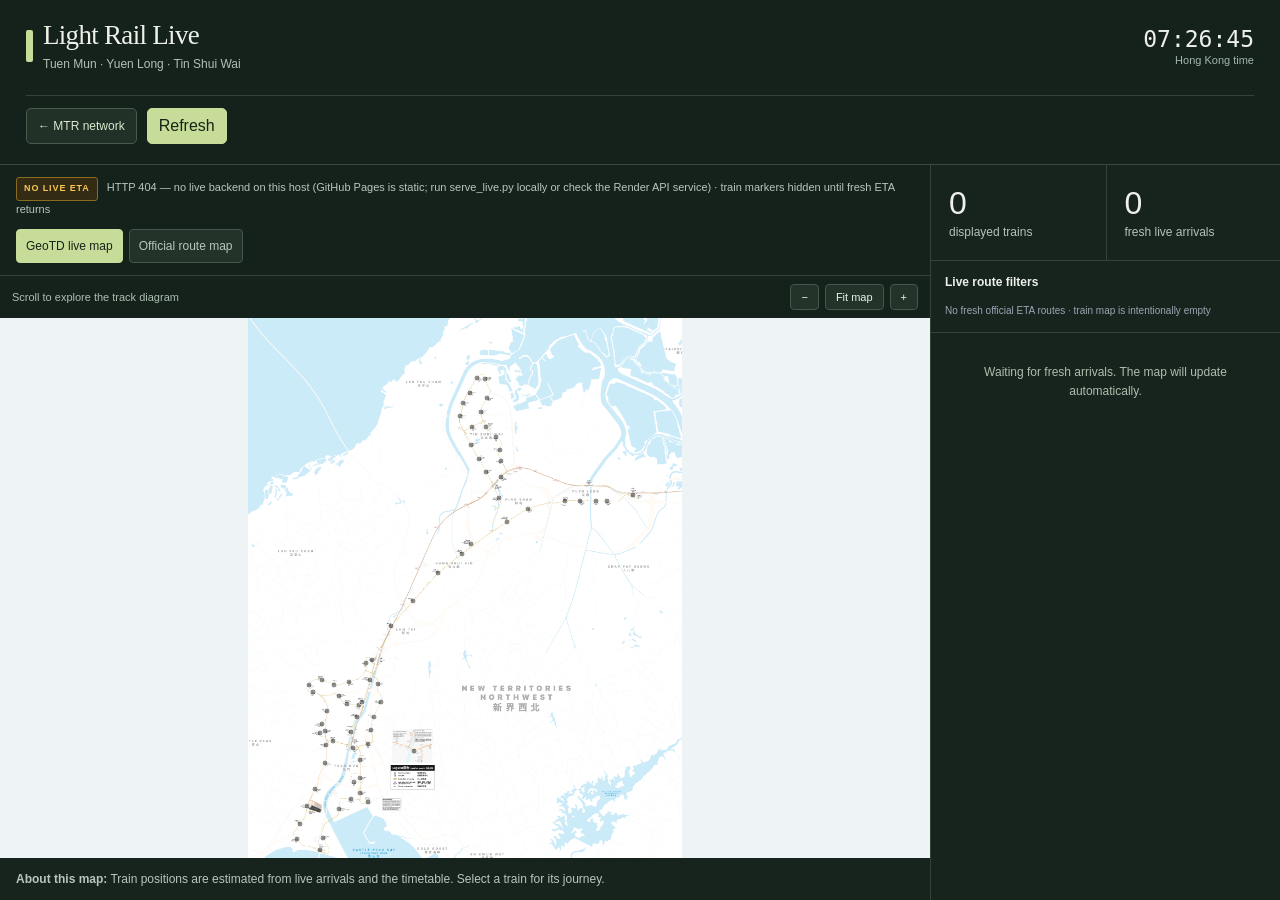
==== commit bcfdd736: "Route /api calls to Render backend on GitHub Pages; harden API error handling GitHub Pages is static" ====
--- a/light_rail.html
+++ b/light_rail.html
@@ -3,4 +3,4 @@
 <header class="topbar"><div class="brand"><div class="pulse"></div><div><strong>Light Rail Live</strong><span>Tuen Mun · Yuen Long · Tin Shui Wai</span></div></div><div class="clockblock"><span id="lrClock">--:--:--</span><small>Hong Kong time</small></div><div class="controls"><a class="navbtn" href="index.html">← MTR network</a><button id="lrRefresh" class="primary">Refresh</button></div></header>
 <main class="lr-layout"><section class="map-panel"><div class="statusrow"><div><span id="lrBadge" class="badge">CONNECTING</span><span id="lrStatus">Waiting for official Light Rail feed…</span></div><div class="lr-map-switch"><button id="lrGeoBtn" class="active">GeoTD live map</button><button id="lrOfficialBtn">Official route map</button></div></div><div id="lrGeoPane"><div class="lr-zoom"><span>Scroll to explore the track diagram</span><button id="lrZoomOut" aria-label="Zoom out">−</button><button id="lrFit">Fit map</button><button id="lrZoomIn" aria-label="Zoom in">+</button></div><div id="lrViewport" class="lr-viewport"><div id="lrWorld"><img src="assets/light-rail-map.webp" width="3163" height="4314" decoding="async" alt="Light Rail GeoTD track diagram"><div id="lrStops"></div><div id="lrTrains"></div></div></div><div class="lr-note"><strong>About this map:</strong> Train positions are estimated from live arrivals and the timetable. Select a train for its journey.</div></div><div id="lrOfficialPane" class="lr-official-pane hidden"><div id="lrOfficialViewport" class="lr-official-viewport"><div id="lrOfficialWorld" class="lr-official-world"><img id="lrOfficialImage" data-src="/api/map/light-rail-system" alt="Official MTR Light Rail system map"><div id="lrOfficialTrains" class="lr-official-trains"></div></div></div><div id="lrOfficialStatus" class="lr-note"><strong>Official MTR Light Rail system map.</strong> Live dots are ETA/WTT-inferred and snapped onto the rendered route lines; they are not GPS positions.</div></div></section><aside class="sidebar"><div class="summary"><div><b id="lrTrainCount">0</b><span>displayed trains</span></div><div><b id="lrArrivalCount">0</b><span>fresh live arrivals</span></div></div><div class="filterHead"><strong>Live route filters</strong><span id="lrUpdated"></span></div><div id="lrRouteFilters" class="lineFilters"></div><div id="lrList" class="trainList"></div></aside></main>
 <div id="lrDetail" class="detail hidden"><button id="lrClose">×</button><div id="lrDetailBody"></div></div>
-</div><script defer src="train_models.js"></script><script defer src="light_rail_schedule.js"></script><script defer src="light_rail_data.js"></script><script defer src="light_rail.js"></script></body></html>
+</div><script defer src="config.js"></script><script defer src="train_models.js"></script><script defer src="light_rail_schedule.js"></script><script defer src="light_rail_data.js"></script><script defer src="light_rail.js"></script></body></html>
